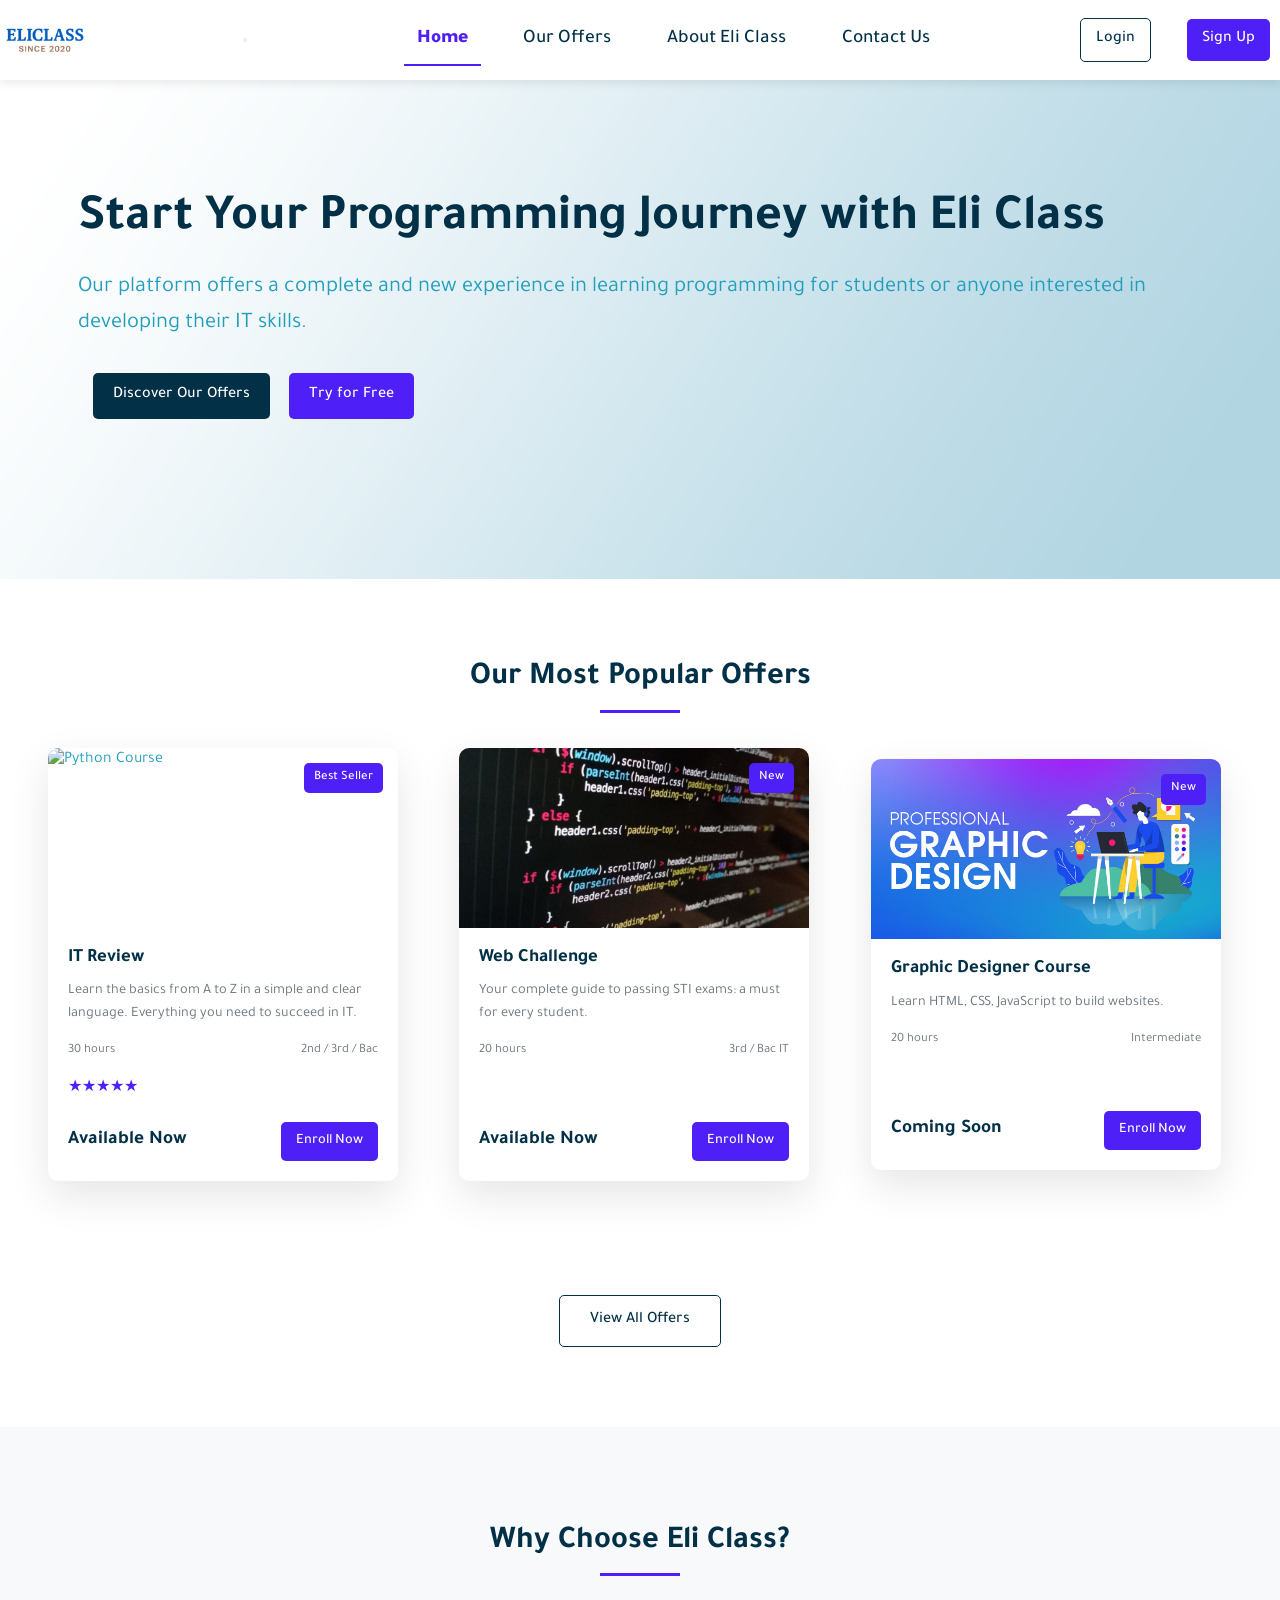
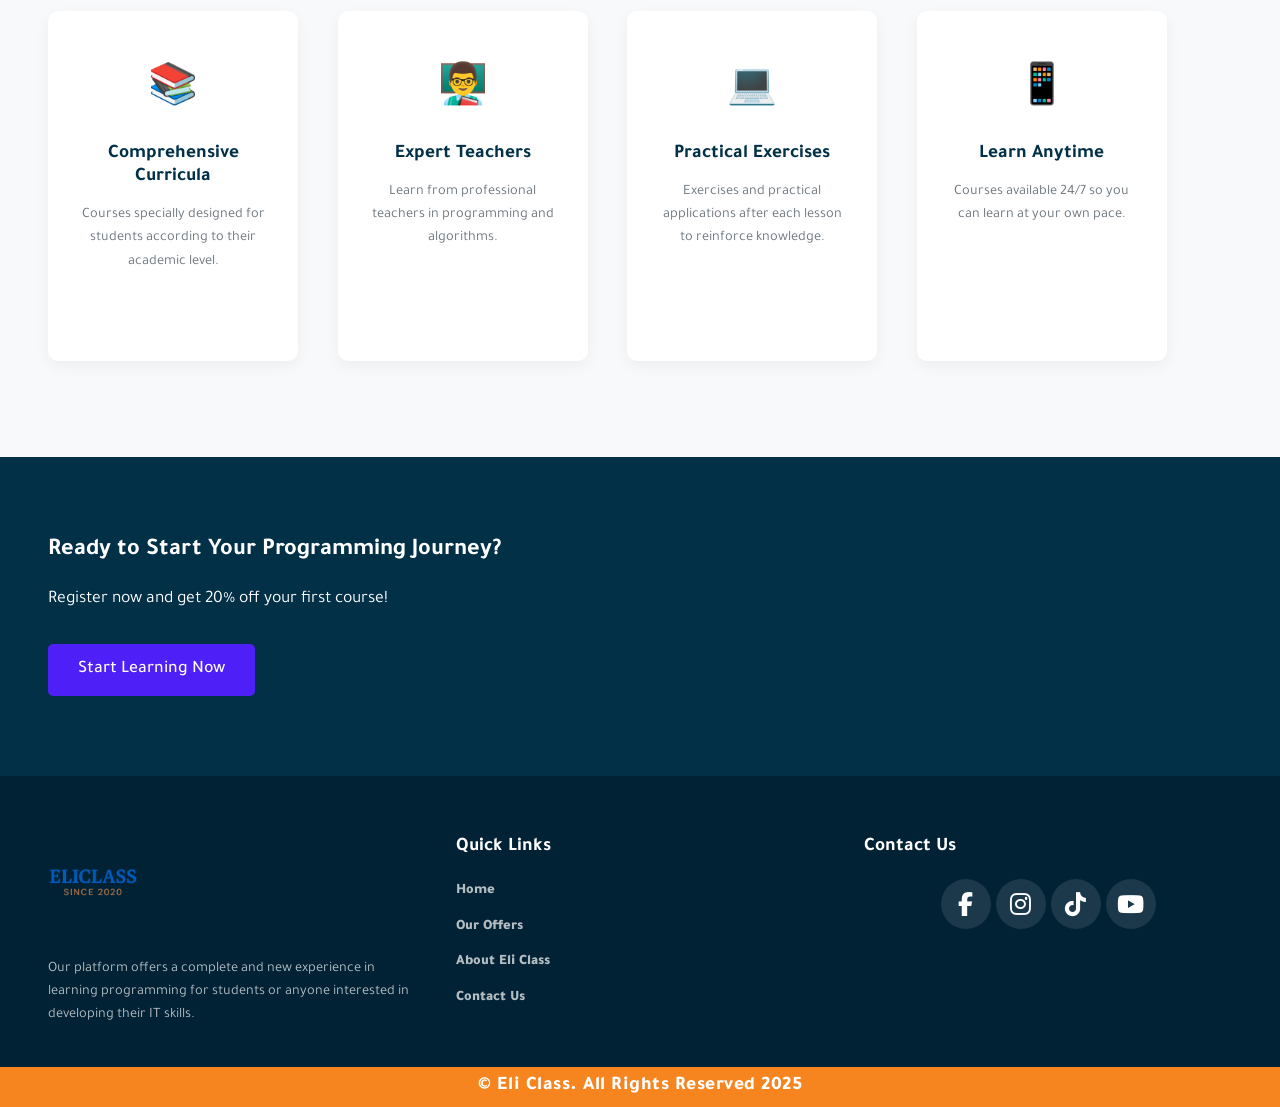
==== index.html @ 6ad64fd9 "Add files via upload" ====
<!DOCTYPE html>
<html lang="en" dir="ltr">
<head>
    <meta charset="UTF-8">
    <meta name="viewport" content="width=device-width, initial-scale=1.0">
    <meta name="googlebot-news" content="notranslate">
    <meta name="description" content="Eli Class: A specialized IT training platform offering online courses. Master programming, Python, Excel, and more with our instructors.">
    <title>Eli Class</title>
    <link rel="icon" href="source/eliclass.png" type="image/x-icon">
    <link rel="stylesheet" href="style.css">
    <link rel="stylesheet" href="https://cdnjs.cloudflare.com/ajax/libs/font-awesome/6.4.0/css/all.min.css">
    <link rel="preconnect" href="https://fonts.googleapis.com">
    <link rel="preconnect" href="https://fonts.gstatic.com" crossorigin>
    <link href="https://fonts.googleapis.com/css2?family=Tajawal:wght@400;500;700&display=swap" rel="stylesheet">
</head>

<body>
    <header>
        <div class="container">
            <div class="logo">
                <a href="Accueil.html" target="Principal"><img href="index.html" src="source/eliclass.png" alt="Eli Class" width="80"></a>
            </div>
            <button class="mobile-menu-btn" aria-label="Toggle menu">
                <span class="menu-icon"></span>
                <span class="menu-icon"></span>
                <span class="menu-icon"></span>
            </button>
            <nav>
                <ul>
                    <li><a href="Accueil.html" target="Principal" class="active">Home</a></li>
                    <li><a href="courses.html" target="Principal">Our Offers</a></li>
                    <li><a href="#" target="Principal">About Eli Class</a></li>
                    <li><a href="#" target="Principal">Contact Us</a></li>
                </ul>
            </nav>
            <div class="auth-buttons">
                <a href="pages/auth/login.html" class="btn login-btn">Login</a>
                <a href="pages/auth/register.html" class="btn register-btn">Sign Up</a>
            </div>
        </div>
    </header>
    <section>
        <iframe src="Accueil.html" name="Principal" title="Main Area"></iframe>
    </section>

    <!-- CTA Section -->
    <section class="cta">
        <div class="container">
            <h2>Ready to Start Your Programming Journey?</h2>
            <p>Register now and get 20% off your first course!</p>
            <a href="register.html" class="btn cta-btn">Start Learning Now</a>
        </div>
    </section>

    <!-- Footer -->
    <footer>
        <div class="container">
            <div class="footer-grid">
                <div class="footer-about">
                    <h3><img src="source/eliclass.png" alt="Eli Class" width="80"></h3>
                    <p>Our platform offers a complete and new experience in learning programming for students or anyone interested in developing their IT skills.</p>
                </div>
                <div class="footer-links">
                    <h3>Quick Links</h3>
                    <ul>
                        <li><a href="index.html">Home</a></li>
                        <li><a href="courses.html">Our Offers</a></li>
                        <li><a href="#">About Eli Class</a></li>
                        <li><a href="register.html">Contact Us</a></li>
                    </ul>
                </div>
                <div class="footer-contact">
                    <h3>Contact Us</h3>
                    <div class="social-links">
                        <a href="https://www.facebook.com/profile.php?id=61572584305078"><i class="fa-brands fa-facebook-f"></i></a>
                        <a href="https://www.instagram.com/synta.academy/"><i class="fab fa-instagram"></i></a>
                        <a href="https://www.tiktok.com/@synta.academy"><i class="fa-brands fa-tiktok"></i></a>
                        <a href="#"><i class="fab fa-youtube"></i></a>
                    </div>
                </div>
            </div>
        </div>
        <div class="footer-bottom">
            <p>&copy; Eli Class. All Rights Reserved 2025</p>
        </div>
    </footer>

    <script src="main.js"></script>
    <script>
        function resizeIframe() {
            const iframe = document.querySelector('iframe[name="Principal"]');
            if (iframe && iframe.contentWindow) {
                try {
                    // Get the height of the content inside the iframe
                    const height = iframe.contentWindow.document.body.scrollHeight;
                    iframe.style.height = height + 'px'; // Apply new height
                } catch (e) {
                    console.error("Cannot access iframe content (cross-origin restriction)");
                }
            }
        }

        // Resize on initial load
        window.addEventListener('load', resizeIframe);

        // Resize when navigation occurs (for links targeting the iframe)
        const links = document.querySelectorAll('a[target="Principal"]');
        links.forEach(link => {
            link.addEventListener('click', () => setTimeout(resizeIframe, 500));
        });

        // Optional: Resize on iframe content changes (if same domain)
        const iframe = document.querySelector('iframe[name="Principal"]');
        if (iframe) {
            iframe.addEventListener('load', resizeIframe);
        }
    </script>
</body>
</html>
---- style.css ----
/* ====== Global Styles ====== */
:root {
    --primary-color: #013047;
    --text-color: #219EBC;
    --secondary-color: #4e1ff6;
    --light-bg: #f8f9fa;
    --dark-text: #333;
    --light-text: #fff;
    --gray-text: #6c757d;
}

* {
    margin: 0;
    padding: 0;
    box-sizing: border-box;
}

html {
    scroll-behavior: smooth;
}
section {
    display: block; /* Makes the section a block element (default for <section>) */
    overflow: hidden; /* Hides any overflow (removes scrollbars) */
    width: 100%; /* Ensures full width */
}

iframe {
    width: 100%; /* Full width of its container */
    height: 100vh; /* Full viewport height (adjust as needed) */
    border: none; /* Removes default iframe border */
    display: block; /* Ensures iframe is a block element */
    overflow: hidden; /* Hides scrollbars inside iframe */
    margin-top: 30px;
}
body {
    font-family: 'Tajawal', sans-serif;
    color: var(--text-color);
    background-color: #fff;
    line-height: 1.6;
}

body.menu-open {
    overflow: hidden;
    position: fixed;
    width: 100%;
}

.container {
    width: 100%;
    max-width: 1500px;
    margin: 0 auto;
    padding: 0 3rem;
}
/*logo synta */

.logo {
    font-size: medium;
    margin-top: 10px;
    margin-left: 5px; /* Adds 10px space from left screen border */
    margin-right: 30px; /* Adds 10px space from right side (if needed) */
}
.logo img {
    width: 80px; /* Reduced from 80px */
    height: auto; /* Maintain aspect ratio */
    transition: all 0.3s ease; /* Smooth resizing on hover if needed */
}


/* ====== Typography ====== */
h1, h2, h3, h4, h5, h6 {
    color: var(--primary-color);
    line-height: 1.2;
}

a {
    text-decoration: none;
    color: inherit;
    font-weight: 1000;
}

ul {
    list-style: none;
}

.section-title {
    text-align: center;
    margin-bottom: 50px;
    font-size: 2rem;
    position: relative;
}

.section-title::after {
    content: '';
    position: absolute;
    bottom: -15px;
    left: 50%;
    transform: translateX(-50%);
    width: 80px;
    height: 3px;
    background-color: var(--secondary-color);
}

/* ====== Buttons ====== */
.btn {
    display: inline-block;
    padding: 10px 20px;
    border-radius: 5px;
    font-weight: 500;
    transition: all 0.3s ease;
    text-align: center;
}

.primary-btn {
    background-color: var(--primary-color);
    color: var(--light-text);
}

.primary-btn:hover {
    background-color: #012235;
    transform: translateY(-2px);
}

.secondary-btn {
    background-color: var(--secondary-color);
    color: var(--light-text);
}

.secondary-btn:hover {
    background-color: #e6740e;
    transform: translateY(-2px);
}

.login-btn {
    border: 1px solid var(--primary-color);
    color: var(--primary-color);
    background-color: transparent;
}

.login-btn:hover {
    background-color: var(--primary-color);
    color: var(--light-text);
}

.register-btn {
    background-color: var(--secondary-color);
    color: var(--light-text);
}

.register-btn:hover {
    background-color: #e6740e;
}

/* ====== Header & Navigation ====== */
header {
    background-color: var(--light-text);
    box-shadow: 0 2px 10px rgba(0, 0, 0, 0.1);
    position: fixed;
    width: 100%;
    top: 0;
    z-index: 1000;
}

header .container {
    display: flex;
    justify-content: space-between;
    align-items: center;
    padding: 15px 0;
    height: 80px;
}

.logo h1 {
    color: var(--primary-color);
    font-size: 1.5rem;
    font-weight: 700;
}

nav ul {
    display: flex;
    align-items: center;
}

nav ul li {
    margin-left: 30px;
}


nav ul li a {
    color: var(--primary-color);
    font-weight: 500;
    font-size: 1.2rem;
    padding: 0.75rem 0.8rem;
    transition: all 0.3s ease;
    position: relative;
}

nav ul li a:hover {
    color: var(--secondary-color);
}

nav ul li a.active {
    color: var(--secondary-color);
    font-weight: 1000;
}

nav ul li a.active::after {
    content: '';
    position: absolute;
    bottom: -5px;
    left: 0;
    width: 100%;
    height: 2px;
    background-color: var(--secondary-color);
}

.auth-buttons {
    display: flex;
    align-items: center;
    gap: 1rem;
}

.auth-buttons .btn {
    margin-left: 10px;
    margin-right: 10px;
    padding: 8px 15px;
}

/* ====== Main Content ====== */
main {
    padding-top: 80px;
}

/* ====== Hero Section ====== */
.hero {
    padding: 10rem 0;
    margin-top: 0;
    background: linear-gradient(135deg, rgba(1, 48, 71, 0.08) 0%, rgba(33, 158, 188, 0.04) 100%);
    background: url('source/back4.png') center/cover no-repeat;
}

.hero .container {
    display: flex;
    align-items: center;
    justify-content: space-between;
}

.hero-content {
    flex: 1;
    padding-left: 30px;
}

.hero-content h1 {
    font-size: 3.2rem;
    margin-bottom: 20px;
    color: var(--primary-color);
}

.hero-content p {
    font-size: 1.4rem;
    margin-bottom: 30px;
    color: var(--text-color);
}

.hero-buttons .btn {
    margin-left: 15px;
}

.hero-image {
    flex: 0;
}

.hero-image img {
    max-width: 100%;
}

/* ====== Courses Section ====== */
.courses {
    padding: 80px 0;
}

.courses-grid {
    display: grid;
    grid-template-columns: repeat(auto-fill, minmax(320px, 1fr));
    gap: 50px;
    align-items: center;
}

.course-card {
    background-color: var(--light-text);
    border-radius: 10px;
    overflow: hidden;
    margin-bottom: 4rem;
    box-shadow: 0 15px 40px rgba(0,0,0,0.1);
    transition: transform 0.3s, box-shadow 0.3s;
    position: relative;
    max-width: 350px;
}

.course-card:hover {
    transform: translateY(-10px);
    box-shadow: 0 15px 30px rgba(0, 0, 0, 0.1);
}

.course-badge {
    position: absolute;
    top: 15px;
    right: 15px;
    background-color: var(--secondary-color);
    color: var(--light-text);
    padding: 5px 10px;
    border-radius: 5px;
    font-size: 0.8rem;
    font-weight: 500;
    z-index: 1;
}

.course-image {
    height: 180px;
    overflow: hidden;
}

.course-image img {
    width: 100%;
    height: 100%;
    object-fit: cover;
    transition: transform 0.5s;
}

.course-card:hover .course-image img {
    transform: scale(1.1);
}

.course-content {
    padding: 20px;
}

.course-content h3 {
    margin-bottom: 10px;
    color: var(--primary-color);
}

.course-description {
    color: var(--gray-text);
    margin-bottom: 15px;
    font-size: 0.9rem;
}

.course-meta {
    display: flex;
    justify-content: space-between;
    margin-bottom: 15px;
    font-size: 0.8rem;
    color: var(--gray-text);
}

.course-rating {
    margin-bottom: 15px;
}

.stars {
    color: var(--secondary-color);
}

.rating-count {
    color: var(--gray-text);
    font-size: 0.8rem;
    margin-right: 5px;
}

.course-price {
    display: flex;
    justify-content: space-between;
    align-items: center;
    margin-top: 20px;
}

.price {
    font-weight: 700;
    color: var(--primary-color);
    font-size: 1.2rem;
}

.enroll-btn {
    background-color: var(--secondary-color);
    color: var(--light-text);
    padding: 8px 15px;
    font-size: 0.9rem;
}

.enroll-btn:hover {
    background-color: #e6740e;
}

.view-all {
    text-align: center;
    margin-top: 50px;
}

.view-all-btn {
    border: 1px solid var(--primary-color);
    color: var(--primary-color);
    background-color: transparent;
    padding: 12px 30px;
}

.view-all-btn:hover {
    background-color: var(--primary-color);
    color: var(--light-text);
}

/* ====== Features Section ====== */
.features {
    padding: 6rem 0;
    background-color: var(--light-bg);
}

.features-grid {
    display: grid;
    grid-template-columns: repeat(auto-fill, minmax(250px, 1fr));
    gap: 30px;
    padding-right: 3.5rem;
    padding-left: auto;
    
}

.feature-card {
    max-width: 250px;
    background-color: var(--light-text);
    padding: 3rem 2rem;
    min-height: 350px;
    border-radius: 10px;
    text-align: center;
    box-shadow: 0 5px 15px rgba(0, 0, 0, 0.05);
    transition: transform 0.3s;
}

.feature-card:hover {
    transform: translateY(-10px);
}

.feature-icon {
    font-size: 2.5rem;
    margin-bottom: 20px;
    color: var(--secondary-color);
}

.feature-card h3 {
    margin-bottom: 15px;
    font-size: 1.2rem;
}

.feature-card p {
    color: var(--gray-text);
    font-size: 0.9rem;
}

/* ====== Testimonials Section ====== */
.testimonials {
    padding: 80px 0;
}

.testimonials-grid {
    display: grid;
    grid-template-columns: repeat(auto-fill, minmax(350px, 1fr));
    gap: 30px;
}

.testimonial-card {
    background-color: var(--light-text);
    padding: 30px;
    border-radius: 10px;
    box-shadow: 0 5px 15px rgba(0, 0, 0, 0.05);
}

.testimonial-content p {
    font-style: italic;
    color: var(--dark-text);
    margin-bottom: 20px;
    position: relative;
}

.testimonial-content p::before {
    content: '"';
    font-size: 3rem;
    color: var(--secondary-color);
    position: absolute;
    top: -20px;
    right: -10px;
    opacity: 0.2;
}

.testimonial-author {
    display: flex;
    align-items: center;
}

.author-image {
    width: 50px;
    height: 50px;
    border-radius: 50%;
    background-color: #219EBC;
    margin-left: 15px;
}

.author-info h4 {
    color: var(--primary-color);
    margin-bottom: 5px;
}

.author-info p {
    color: var(--gray-text);
    font-size: 0.8rem;
}

/* ====== CTA Section ====== */
.cta {
    padding: 80px 0;
    background-color: var(--primary-color);
    color: var(--light-text);
    text-align: center;
}

.cta h2 {
    color: var(--light-text);
    margin-bottom: 20px;
}

.cta p {
    margin-bottom: 30px;
    font-size: 1.1rem;
}

.cta-btn {
    background-color: var(--secondary-color);
    color: var(--light-text);
    padding: 12px 30px;
    font-size: 1.1rem;
}

.cta-btn:hover {
    background-color: #e6740e;
    transform: translateY(-2px);
}

/* ====== Footer ====== */
footer {
    background-color: #012235;
    color: var(--light-text);
    padding: 60px 0 0;
}

.footer-grid {
    display: grid;
    grid-template-columns: repeat(auto-fit, minmax(250px, 1fr));
    gap: 40px;
    margin-bottom: 40px;
}

.footer-about h3 {
    color: var(--light-text);
    margin-bottom: 20px;
    font-size: 1.5rem;
}
.footer-about h3 img{
    width: auto;
    height: 90px;
}
.footer-about p {
    color: rgba(255, 255, 255, 0.7);
    font-size: 0.9rem;
}

.footer-links h3, .footer-contact h3 {
    color: var(--light-text);
    margin-bottom: 20px;
    font-size: 1.2rem;
}

.footer-links ul li {
    margin-bottom: 10px;
}

.footer-links ul li a {
    color: rgba(255, 255, 255, 0.7);
    transition: color 0.3s;
    font-size: 0.9rem;
}

.footer-links ul li a:hover {
    color: var(--secondary-color);
}

.footer-contact ul li {
    margin-bottom: 15px;
    color: rgba(255, 255, 255, 0.7);
    font-size: 0.9rem;
}

.footer-bottom {
    background-color: #F6851F;
    color: white;
    text-align: center;
    padding: 0.3rem 0;
    font-family: 'Tajawal', sans-serif;
    margin-top: 0.2rem;
    width: 100%;
}

.footer-bottom p {
    margin: 0;
    padding: 0 0.2rem;
    font-weight: 800;
    font-size: 1.2rem;
    letter-spacing: 0.5px;
}

.social-links {
    display: flex;
    gap: 5px;
    justify-content: center;
}

.social-links a {
    font-size: 1.5rem;
    display: flex;
    align-items: center;
    justify-content: center;
    width: 50px;
    height: 50px;
    border-radius: 100%;
    background-color: rgba(255, 255, 255, 0.1);
    color: white;
    transition: all 0.3s ease;
}

.social-links a:hover {
    background-color: var(--primary-color);
    transform: translateY(-3px);
}

/* ====== Mobile Responsiveness ====== */
@media (max-width: 1020px) {
    .container {
        padding: 0 1.5rem;
        width: 100%;
        overflow-x: hidden;
    }
    .logo {
        font-size: medium;
        margin-top: 10px;
        margin-left: 5px; /* Adds 10px space from left screen border */
    }
    header .container {
        padding: 0 1.5rem;
        height: 70px;
    }

    .logo h1 {
        font-size: 1.3rem;
    }

    /* Mobile Menu Button */
    .mobile-menu-btn {
        display: flex;
        flex-direction: column;
        justify-content: space-between;
        width: 30px;
        height: 24px;
        background: transparent;
        border: none;
        cursor: pointer;
        padding: 0;
        z-index: 1001;
    }
    .logo {
        font-size: medium;
        margin-top: 10px;
        margin-left: 5px; /* Adds 10px space from left screen border */
    }
    .menu-icon {
        display: block;
        width: 100%;
        height: 3px;
        background: var(--primary-color);
        transition: all 0.3s ease;
    }

    /* Navigation Menu */
    nav {
        position: fixed;
        top: 70px;
        left: 0;
        right: 0;
        bottom: 0;
        background: white;
        z-index: 1000;
        overflow-y: auto;
        transform: translateY(-100%);
        opacity: 0;
        transition: all 0.3s ease;
        box-shadow: 0 10px 30px rgba(0,0,0,0.1);
    }

    nav.active {
        transform: translateY(0);
        opacity: 1;
    }

    nav ul {
        flex-direction: column;
        padding: 2rem 1rem;
    }

    nav ul li {
        margin: 0;
        text-align: center;
        border-bottom: 1px solid rgba(1, 48, 71, 0.1);
    }

    nav ul li a {
        display: block;
        padding: 1.5rem 0;
        font-size: 1.3rem;
        font-weight: 600;
    }

    nav ul li a.active::after {
        bottom: 15px;
        left: 50%;
        transform: translateX(-50%);
        width: 50%;
    }


    .course-card {
        width: 100%;
        max-width: 320px; /* Set a max-width for better appearance */
        margin-bottom: 2rem;
    }


    /* Auth Buttons */
    .auth-buttons {
        position: fixed;
        bottom: 0;
        left: 0;
        right: 0;
        background: white;
        padding: 1.5rem;
        box-shadow: 0 -5px 20px rgba(0,0,0,0.1);
        z-index: 1001;
        display: none;
    }

    .auth-buttons.active {
        display: flex;
        justify-content: center;
        gap: 1rem;
    }

    .auth-buttons .btn {
        padding: 1rem;
        font-size: 1.1rem;
        flex: 1;
        max-width: 160px;
    }

    /* Hero Section Adjustments */
    .hero .container {
        flex-direction: column;
    }

    .hero-content {
        padding-left: 0;
        margin-bottom: 2rem;
        text-align: center;
    }

    .hero-buttons .btn {
        margin: 0 0.5rem 1rem;
    }

    /* Hamburger Animation */
    .mobile-menu-btn.open .menu-icon:nth-child(1) {
        transform: translateY(8px) rotate(45deg);
    }

    .mobile-menu-btn.open .menu-icon:nth-child(2) {
        opacity: 0;
    }

    .mobile-menu-btn.open .menu-icon:nth-child(3) {
        transform: translateY(-8px) rotate(-45deg);
    }


}
@media (max-width: 730px) {
    .courses-grid {
        display: flex;
        flex-direction: column;
        align-items: center; /* This centers the cards horizontally */
        padding: 0 1rem;
    }
}
/* Extra Small Devices (phones under 576px) */
@media (max-width: 595px) {
    header .container {
        height: 60px;
        padding: 0 1rem;
    }
    .logo img {
        width: 60px; /* Reduced from 80px */
        height: auto; /* Maintain aspect ratio */
        transition: all 0.3s ease; /* Smooth resizing on hover if needed */
    }

    .logo h1 {
        font-size: 1.2rem;
    }

    .mobile-menu-btn {
        width: 25px;
        height: 20px;
    }

    nav {
        top: 60px;
    }

    nav ul li a {
        padding: 1.5rem 0;
        font-size: 1.1rem;
    }

    .auth-buttons {
        padding: 1rem;
    }

    .auth-buttons .btn {
        font-size: 1rem;
        padding: 0.8rem;
    }

    main {
        padding-top: 60px;
    }

    .hero {
        padding: 6rem 0;
    }

    .hero-content h1 {
        font-size: 2.5rem;
    }

    .hero-content p {
        font-size: 1.1rem;
    }

    .footer-bottom p {
        font-size: 1.2rem;
    }
    .features-grid {
        display: flex;
        flex-direction: column;
        align-items: center; /* This centers the cards horizontally */
        padding: 0 1rem;
    }
}
body, .container, .footer-grid, .testimonials-grid {
    direction: ltr;
    text-align: left;
}
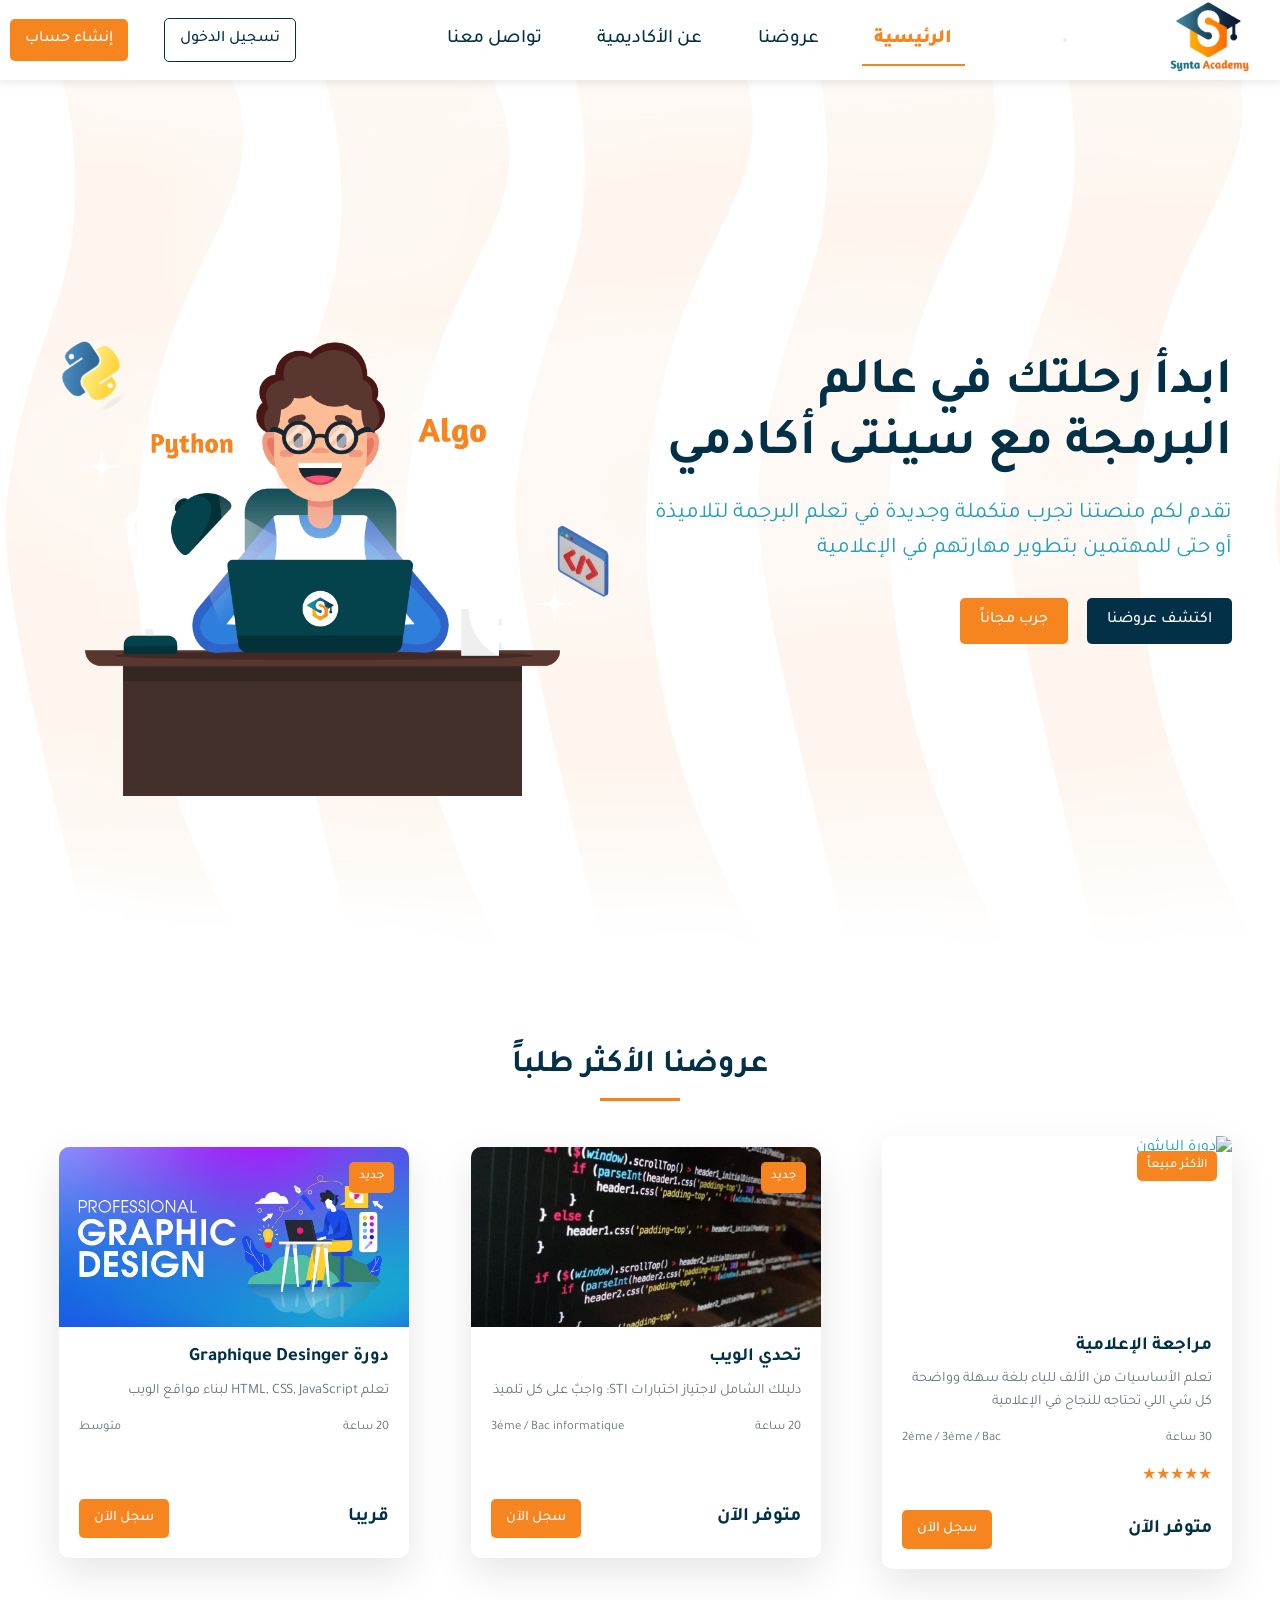
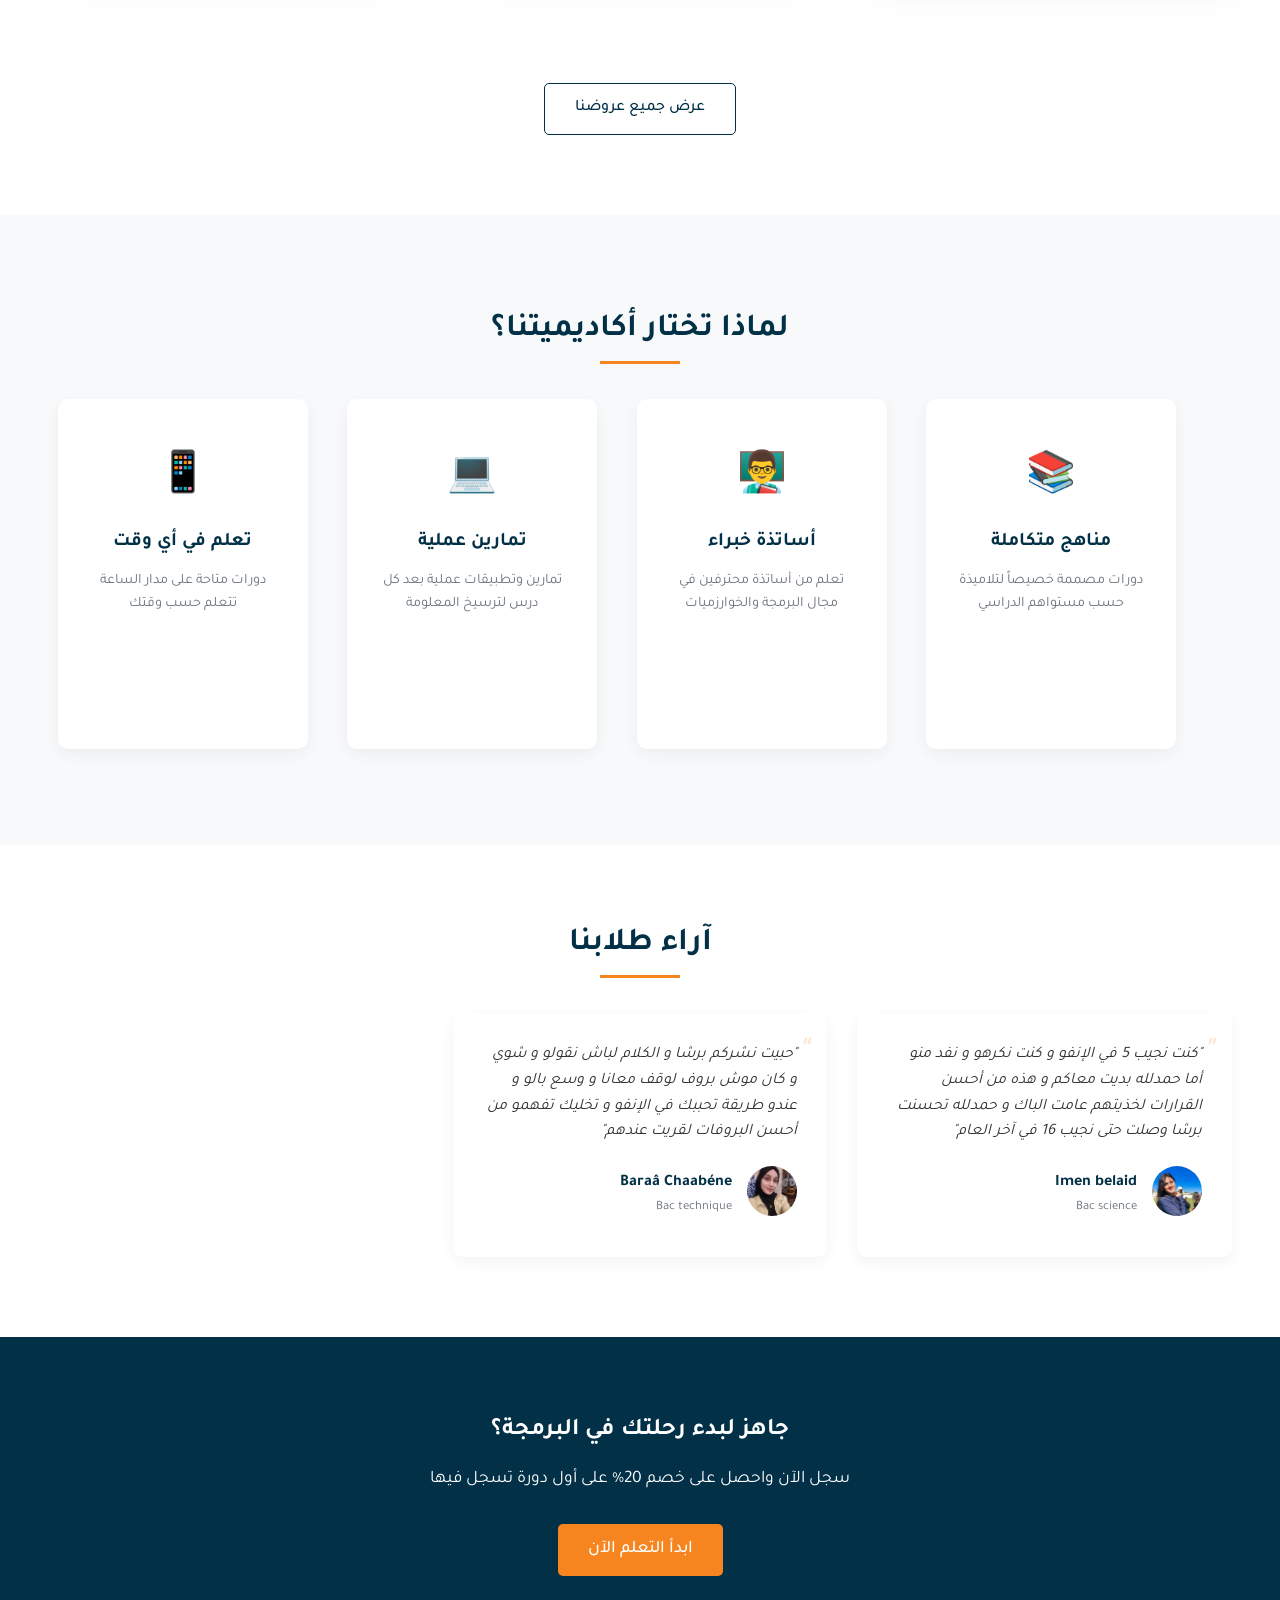
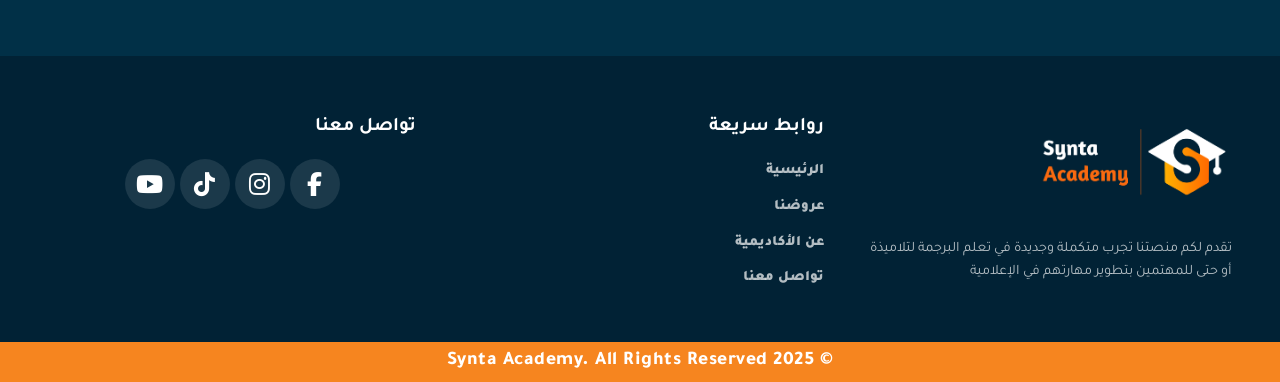
==== commit a13c4a05: "Add files via upload" ====
--- a/index.html
+++ b/index.html
@@ -1,12 +1,12 @@
 <!DOCTYPE html>
-<html lang="en" dir="ltr">
+<html lang="ar" dir="rtl">
 <head>
     <meta charset="UTF-8">
     <meta name="viewport" content="width=device-width, initial-scale=1.0">
     <meta name="googlebot-news" content="notranslate">
-    <meta name="description" content="Eli Class: A specialized IT training platform offering online courses. Master programming, Python, Excel, and more with our instructors.">
-    <title>Eli Class</title>
-    <link rel="icon" href="source/eliclass.png" type="image/x-icon">
+    <meta name="description" content="synta academy : plateforme de formation spécialisé en informatique offrant des cours en ligne . Maîtrisez la programmation, python, excel et plus avec nos profs">
+    <title>Synta Academy</title>
+    <link rel="icon" href="source/logoweb.png" type="image/x-icon">
     <link rel="stylesheet" href="style.css">
     <link rel="stylesheet" href="https://cdnjs.cloudflare.com/ajax/libs/font-awesome/6.4.0/css/all.min.css">
     <link rel="preconnect" href="https://fonts.googleapis.com">
@@ -15,10 +15,13 @@
 </head>
 
 <body>
+    
     <header>
+
         <div class="container">
             <div class="logo">
-                <a href="Accueil.html" target="Principal"><img href="index.html" src="source/eliclass.png" alt="Eli Class" width="80"></a>
+                <a href="Accueil.html" target="Principal" ><img href="index.html" src="source/logo.png" alt="synta academy" width="80"> </a>
+                
             </div>
             <button class="mobile-menu-btn" aria-label="Toggle menu">
                 <span class="menu-icon"></span>
@@ -26,67 +29,107 @@
                 <span class="menu-icon"></span>
             </button>
             <nav>
-                <ul>
-                    <li><a href="Accueil.html" target="Principal" class="active">Home</a></li>
-                    <li><a href="courses.html" target="Principal">Our Offers</a></li>
-                    <li><a href="#" target="Principal">About Eli Class</a></li>
-                    <li><a href="#" target="Principal">Contact Us</a></li>
-                </ul>
+                
+            <ul>
+                    <li><a href="Accueil.html" target="Principal" class="active">الرئيسية</a></li>
+                    <li><a href="courses.html"target="Principal" >عروضنا</a></li>
+                    <li><a href="#" target="Principal" >عن الأكاديمية</a></li>
+                    <li><a href="#" target="Principal">تواصل معنا</a></li>
+            </ul>
+                
             </nav>
+
             <div class="auth-buttons">
-                <a href="pages/auth/login.html" class="btn login-btn">Login</a>
-                <a href="pages/auth/register.html" class="btn register-btn">Sign Up</a>
+                <a href="pages/auth/login.html" class="btn login-btn">تسجيل الدخول</a>
+                <a href="pages/auth/register.html" class="btn register-btn">إنشاء حساب</a>
             </div>
+            
         </div>
     </header>
     <section>
-        <iframe src="Accueil.html" name="Principal" title="Main Area"></iframe>
+        <iframe src="Accueil.html" name="Principal" title="zone principale"></iframe>
+    </section>
+    <!-- Testimonials Section -->
+    <section class="testimonials">
+        <div class="container">
+            <h2 class="section-title">آراء طلابنا</h2>
+            <div class="testimonials-grid">
+                <div class="testimonial-card">
+                    <div class="testimonial-content">
+                        <p>"كنت نجيب 5 في الإنفو و كنت نكرهو و نفد منو أما حمدلله بديت معاكم و هذه من أحسن القرارات لخذيتهم عامت الباك و حمدلله تحسنت برشا وصلت حتى نجيب 16 في آخر العام"</p>
+                    </div>
+                    <div class="testimonial-author">
+                        <div ><img class="author-image" src="source/users/imen.jpg" /></div>
+                        <div class="author-info">
+                            <h4> Imen belaid </h4>
+                            <p> Bac science </p>
+                        </div>
+                    </div>
+                </div>
+                <div class="testimonial-card">
+                    <div class="testimonial-content">
+                        <p>"حبيت نشركم برشا و الكلام لباش نقولو و شوي و كان موش بروف لوقف معانا و وسع بالو و عندو طريقة تحببك في الإنفو و تخليك تفهمو من أحسن البروفات لقريت عندهم"</p>
+                    </div>
+                    <div class="testimonial-author">
+                        <div ><img class="author-image" src="source/users/baraa.jpg" /></div>
+                        <div class="author-info">
+                            <h4> Baraâ Chaabéne  </h4>
+                            <p> Bac technique </p>
+                        </div>
+                    </div>
+                </div>
+            </div>
+        </div>
     </section>
 
     <!-- CTA Section -->
     <section class="cta">
         <div class="container">
-            <h2>Ready to Start Your Programming Journey?</h2>
-            <p>Register now and get 20% off your first course!</p>
-            <a href="register.html" class="btn cta-btn">Start Learning Now</a>
+            <h2>جاهز لبدء رحلتك في البرمجة؟</h2>
+            <p>سجل الآن واحصل على خصم 20% على أول دورة تسجل فيها</p>
+            <a href="register.html" class="btn cta-btn">ابدأ التعلم الآن</a>
         </div>
     </section>
 
     <!-- Footer -->
     <footer>
+
         <div class="container">
             <div class="footer-grid">
                 <div class="footer-about">
-                    <h3><img src="source/eliclass.png" alt="Eli Class" width="80"></h3>
-                    <p>Our platform offers a complete and new experience in learning programming for students or anyone interested in developing their IT skills.</p>
+                    <h3><img src="source/whiteorangeweb.png" alt="أكاديمية العلوم البرمجية" width="80"></h3>
+                    <p>تقدم لكم منصتنا تجرب متكملة وجديدة في تعلم البرجمة لتلاميذة أو حتى للمهتمين بتطوير مهارتهم في الإعلامية</p>
                 </div>
                 <div class="footer-links">
-                    <h3>Quick Links</h3>
+                    <h3>روابط سريعة</h3>
                     <ul>
-                        <li><a href="index.html">Home</a></li>
-                        <li><a href="courses.html">Our Offers</a></li>
-                        <li><a href="#">About Eli Class</a></li>
-                        <li><a href="register.html">Contact Us</a></li>
+                        <li><a href="index.html">الرئيسية</a></li>
+                        <li><a href="courses.html">عروضنا</a></li>
+                        <li><a href="#">عن الأكاديمية</a></li>
+                        <li><a href="register.html">تواصل معنا</a></li>
                     </ul>
+ 
                 </div>
                 <div class="footer-contact">
-                    <h3>Contact Us</h3>
+                    <h3>تواصل معنا</h3>
                     <div class="social-links">
-                        <a href="https://www.facebook.com/profile.php?id=61572584305078"><i class="fa-brands fa-facebook-f"></i></a>
-                        <a href="https://www.instagram.com/synta.academy/"><i class="fab fa-instagram"></i></a>
-                        <a href="https://www.tiktok.com/@synta.academy"><i class="fa-brands fa-tiktok"></i></a>
-                        <a href="#"><i class="fab fa-youtube"></i></a>
+                            <a href="https://www.facebook.com/profile.php?id=61572584305078"><i class="fa-brands fa-facebook-f"></i></i></a>
+                            <a href="https://www.instagram.com/synta.academy/"><i class="fab fa-instagram"></i></a>
+                            <a href="https://www.tiktok.com/@synta.academy"><i class="fa-brands fa-tiktok"></i></a>
+                            <a href="#"><i class="fab fa-youtube"></i></a>
                     </div>
+            
                 </div>
             </div>
         </div>
         <div class="footer-bottom">
-            <p>&copy; Eli Class. All Rights Reserved 2025</p>
+            <p>&copy; Synta Academy. All Rights Reserved 2025 </p>
+            </div>
         </div>
     </footer>
 
     <script src="main.js"></script>
-    <script>
+        <script>
         function resizeIframe() {
             const iframe = document.querySelector('iframe[name="Principal"]');
             if (iframe && iframe.contentWindow) {
@@ -99,16 +142,16 @@
                 }
             }
         }
-
+    
         // Resize on initial load
         window.addEventListener('load', resizeIframe);
-
+    
         // Resize when navigation occurs (for links targeting the iframe)
         const links = document.querySelectorAll('a[target="Principal"]');
         links.forEach(link => {
             link.addEventListener('click', () => setTimeout(resizeIframe, 500));
         });
-
+    
         // Optional: Resize on iframe content changes (if same domain)
         const iframe = document.querySelector('iframe[name="Principal"]');
         if (iframe) {
--- a/style.css
+++ b/style.css
@@ -2,7 +2,7 @@
 :root {
     --primary-color: #013047;
     --text-color: #219EBC;
-    --secondary-color: #4e1ff6;
+    --secondary-color: #F6851F;
     --light-bg: #f8f9fa;
     --dark-text: #333;
     --light-text: #fff;
@@ -265,11 +265,11 @@
 }
 
 .hero-image {
-    flex: 0;
+    flex: 1;
 }
 
 .hero-image img {
-    max-width: 100%;
+    max-width: 105%;
 }
 
 /* ====== Courses Section ====== */
@@ -867,7 +867,3 @@
         padding: 0 1rem;
     }
 }
-body, .container, .footer-grid, .testimonials-grid {
-    direction: ltr;
-    text-align: left;
-}
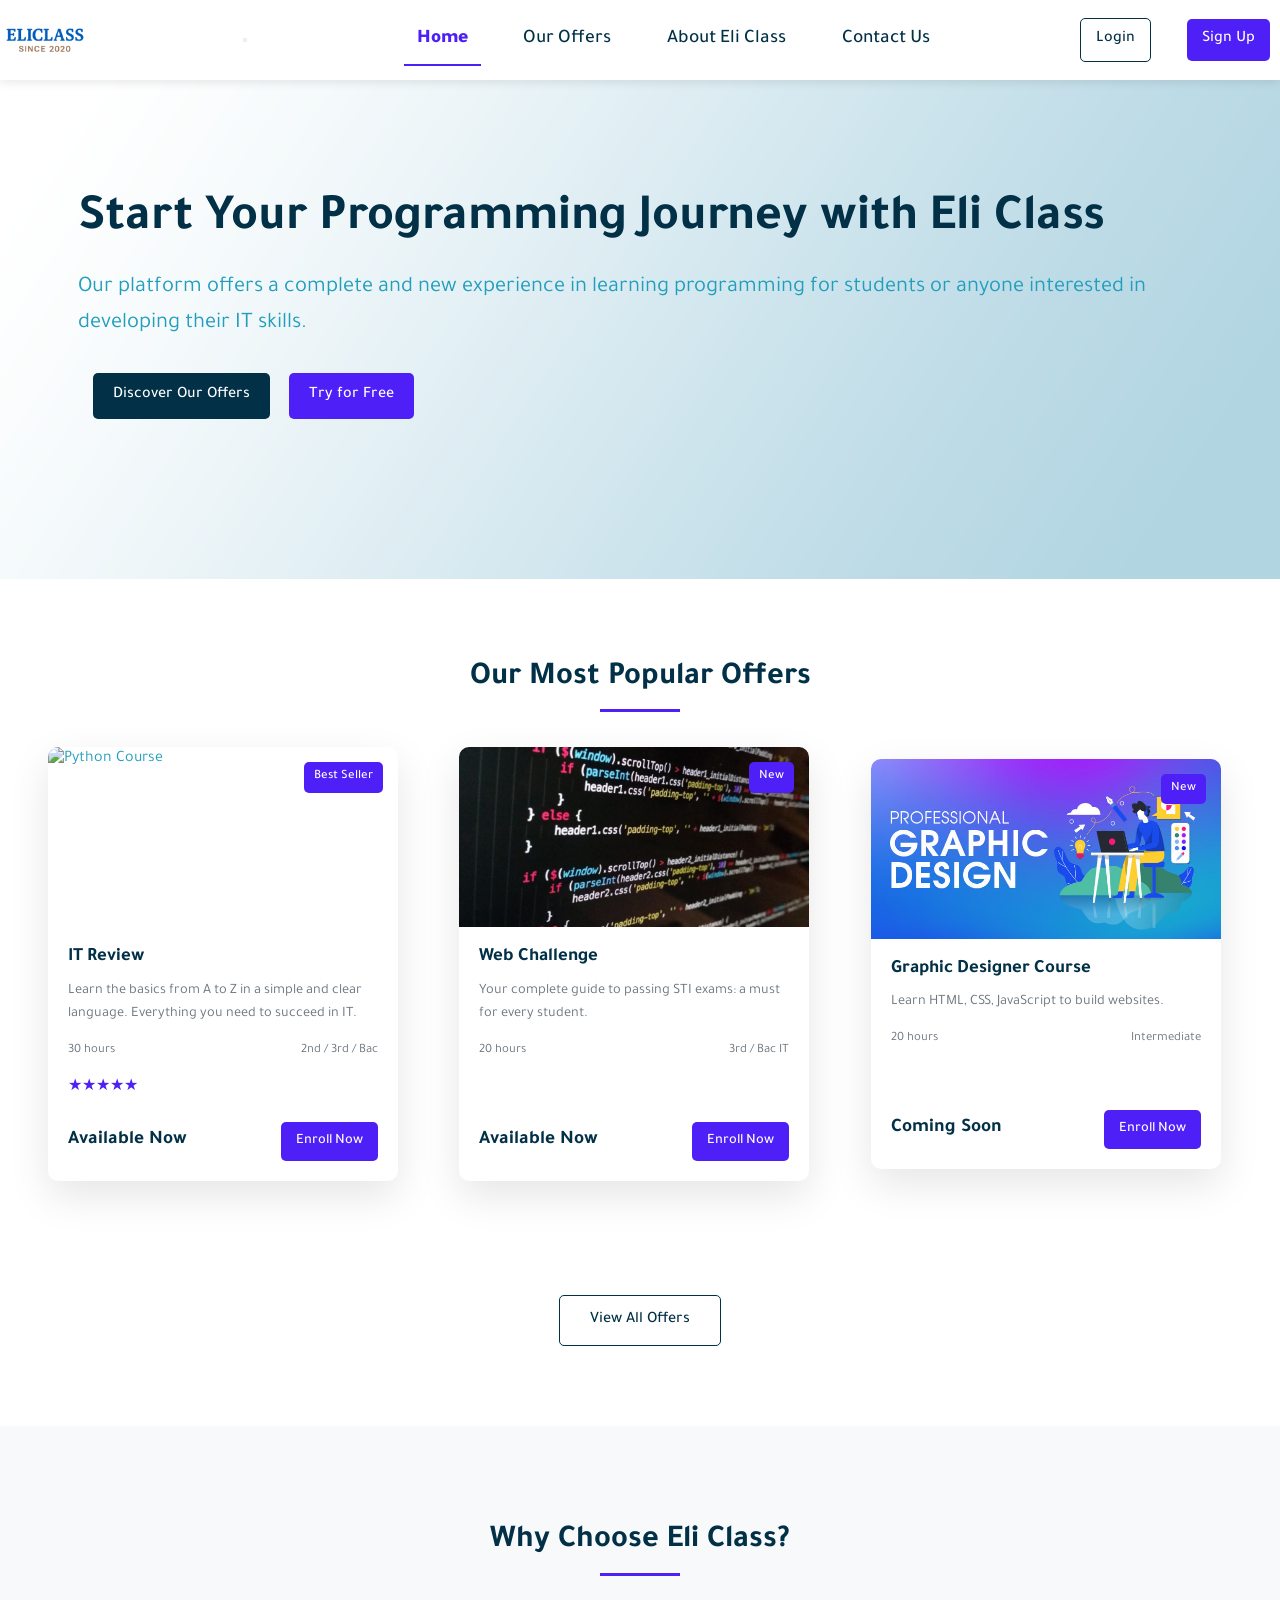
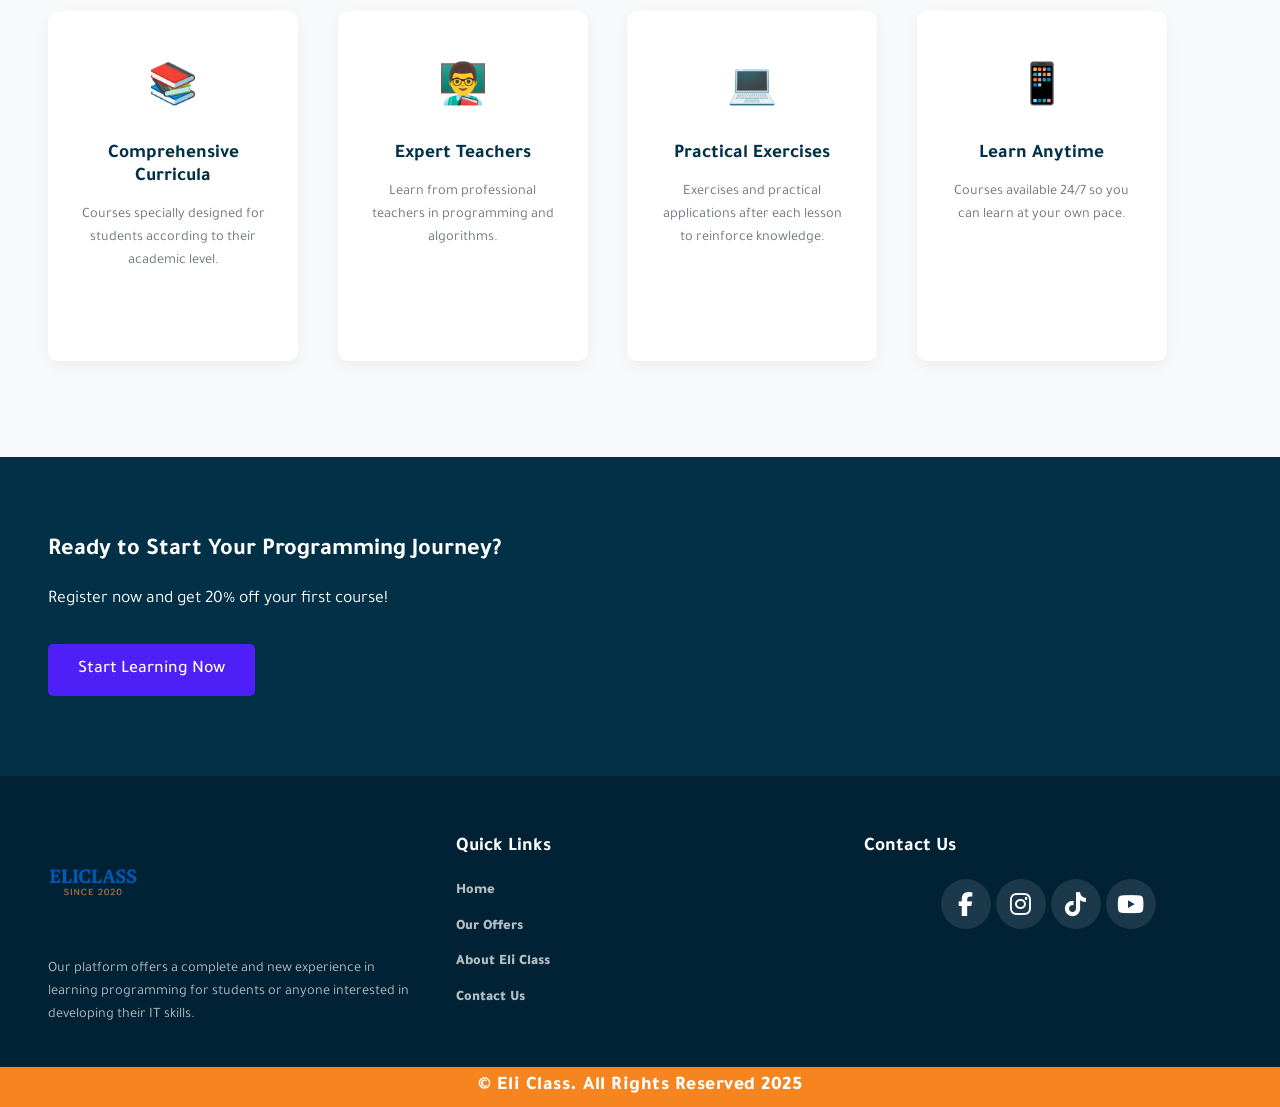
==== commit 4bff1c2c: "Add files via upload" ====
--- a/index.html
+++ b/index.html
@@ -1,12 +1,12 @@
 <!DOCTYPE html>
-<html lang="ar" dir="rtl">
+<html lang="en" dir="ltr">
 <head>
     <meta charset="UTF-8">
     <meta name="viewport" content="width=device-width, initial-scale=1.0">
     <meta name="googlebot-news" content="notranslate">
-    <meta name="description" content="synta academy : plateforme de formation spécialisé en informatique offrant des cours en ligne . Maîtrisez la programmation, python, excel et plus avec nos profs">
-    <title>Synta Academy</title>
-    <link rel="icon" href="source/logoweb.png" type="image/x-icon">
+    <meta name="description" content="Eli Class: A specialized IT training platform offering online courses. Master programming, Python, Excel, and more with our instructors.">
+    <title>Eli Class</title>
+    <link rel="icon" href="source/eliclass.png" type="image/x-icon">
     <link rel="stylesheet" href="style.css">
     <link rel="stylesheet" href="https://cdnjs.cloudflare.com/ajax/libs/font-awesome/6.4.0/css/all.min.css">
     <link rel="preconnect" href="https://fonts.googleapis.com">
@@ -15,13 +15,10 @@
 </head>
 
 <body>
-    
     <header>
-
         <div class="container">
             <div class="logo">
-                <a href="Accueil.html" target="Principal" ><img href="index.html" src="source/logo.png" alt="synta academy" width="80"> </a>
-                
+                <a href="Accueil.html" target="Principal"><img href="index.html" src="source/eliclass.png" alt="Eli Class" width="80"></a>
             </div>
             <button class="mobile-menu-btn" aria-label="Toggle menu">
                 <span class="menu-icon"></span>
@@ -29,107 +26,67 @@
                 <span class="menu-icon"></span>
             </button>
             <nav>
-                
-            <ul>
-                    <li><a href="Accueil.html" target="Principal" class="active">الرئيسية</a></li>
-                    <li><a href="courses.html"target="Principal" >عروضنا</a></li>
-                    <li><a href="#" target="Principal" >عن الأكاديمية</a></li>
-                    <li><a href="#" target="Principal">تواصل معنا</a></li>
-            </ul>
-                
+                <ul>
+                    <li><a href="Accueil.html" target="Principal" class="active">Home</a></li>
+                    <li><a href="courses.html" target="Principal">Our Offers</a></li>
+                    <li><a href="about.html" target="Principal">About Eli Class</a></li>
+                    <li><a href="contact.html" target="Principal">Contact Us</a></li>
+                </ul>
             </nav>
-
             <div class="auth-buttons">
-                <a href="pages/auth/login.html" class="btn login-btn">تسجيل الدخول</a>
-                <a href="pages/auth/register.html" class="btn register-btn">إنشاء حساب</a>
+                <a href="pages/auth/login.html" class="btn login-btn">Login</a>
+                <a href="pages/auth/register.html" class="btn register-btn">Sign Up</a>
             </div>
-            
         </div>
     </header>
     <section>
-        <iframe src="Accueil.html" name="Principal" title="zone principale"></iframe>
-    </section>
-    <!-- Testimonials Section -->
-    <section class="testimonials">
-        <div class="container">
-            <h2 class="section-title">آراء طلابنا</h2>
-            <div class="testimonials-grid">
-                <div class="testimonial-card">
-                    <div class="testimonial-content">
-                        <p>"كنت نجيب 5 في الإنفو و كنت نكرهو و نفد منو أما حمدلله بديت معاكم و هذه من أحسن القرارات لخذيتهم عامت الباك و حمدلله تحسنت برشا وصلت حتى نجيب 16 في آخر العام"</p>
-                    </div>
-                    <div class="testimonial-author">
-                        <div ><img class="author-image" src="source/users/imen.jpg" /></div>
-                        <div class="author-info">
-                            <h4> Imen belaid </h4>
-                            <p> Bac science </p>
-                        </div>
-                    </div>
-                </div>
-                <div class="testimonial-card">
-                    <div class="testimonial-content">
-                        <p>"حبيت نشركم برشا و الكلام لباش نقولو و شوي و كان موش بروف لوقف معانا و وسع بالو و عندو طريقة تحببك في الإنفو و تخليك تفهمو من أحسن البروفات لقريت عندهم"</p>
-                    </div>
-                    <div class="testimonial-author">
-                        <div ><img class="author-image" src="source/users/baraa.jpg" /></div>
-                        <div class="author-info">
-                            <h4> Baraâ Chaabéne  </h4>
-                            <p> Bac technique </p>
-                        </div>
-                    </div>
-                </div>
-            </div>
-        </div>
+        <iframe src="Accueil.html" name="Principal" title="Main Area"></iframe>
     </section>
 
     <!-- CTA Section -->
     <section class="cta">
         <div class="container">
-            <h2>جاهز لبدء رحلتك في البرمجة؟</h2>
-            <p>سجل الآن واحصل على خصم 20% على أول دورة تسجل فيها</p>
-            <a href="register.html" class="btn cta-btn">ابدأ التعلم الآن</a>
+            <h2>Ready to Start Your Programming Journey?</h2>
+            <p>Register now and get 20% off your first course!</p>
+            <a href="register.html" class="btn cta-btn">Start Learning Now</a>
         </div>
     </section>
 
     <!-- Footer -->
     <footer>
-
         <div class="container">
             <div class="footer-grid">
                 <div class="footer-about">
-                    <h3><img src="source/whiteorangeweb.png" alt="أكاديمية العلوم البرمجية" width="80"></h3>
-                    <p>تقدم لكم منصتنا تجرب متكملة وجديدة في تعلم البرجمة لتلاميذة أو حتى للمهتمين بتطوير مهارتهم في الإعلامية</p>
+                    <h3><img src="source/eliclass.png" alt="Eli Class" width="80"></h3>
+                    <p>Our platform offers a complete and new experience in learning programming for students or anyone interested in developing their IT skills.</p>
                 </div>
                 <div class="footer-links">
-                    <h3>روابط سريعة</h3>
+                    <h3>Quick Links</h3>
                     <ul>
-                        <li><a href="index.html">الرئيسية</a></li>
-                        <li><a href="courses.html">عروضنا</a></li>
-                        <li><a href="#">عن الأكاديمية</a></li>
-                        <li><a href="register.html">تواصل معنا</a></li>
+                        <li><a href="index.html">Home</a></li>
+                        <li><a href="courses.html">Our Offers</a></li>
+                        <li><a href="about.html">About Eli Class</a></li>
+                        <li><a href="contact.html">Contact Us</a></li>
                     </ul>
- 
                 </div>
                 <div class="footer-contact">
-                    <h3>تواصل معنا</h3>
+                    <h3>Contact Us</h3>
                     <div class="social-links">
-                            <a href="https://www.facebook.com/profile.php?id=61572584305078"><i class="fa-brands fa-facebook-f"></i></i></a>
-                            <a href="https://www.instagram.com/synta.academy/"><i class="fab fa-instagram"></i></a>
-                            <a href="https://www.tiktok.com/@synta.academy"><i class="fa-brands fa-tiktok"></i></a>
-                            <a href="#"><i class="fab fa-youtube"></i></a>
+                        <a href="https://www.facebook.com/profile.php?id=61572584305078"><i class="fa-brands fa-facebook-f"></i></a>
+                        <a href="https://www.instagram.com/synta.academy/"><i class="fab fa-instagram"></i></a>
+                        <a href="https://www.tiktok.com/@synta.academy"><i class="fa-brands fa-tiktok"></i></a>
+                        <a href="#"><i class="fab fa-youtube"></i></a>
                     </div>
-            
                 </div>
             </div>
         </div>
         <div class="footer-bottom">
-            <p>&copy; Synta Academy. All Rights Reserved 2025 </p>
-            </div>
+            <p>&copy; Eli Class. All Rights Reserved 2025</p>
         </div>
     </footer>
 
     <script src="main.js"></script>
-        <script>
+    <script>
         function resizeIframe() {
             const iframe = document.querySelector('iframe[name="Principal"]');
             if (iframe && iframe.contentWindow) {
@@ -142,16 +99,16 @@
                 }
             }
         }
-    
+
         // Resize on initial load
         window.addEventListener('load', resizeIframe);
-    
+
         // Resize when navigation occurs (for links targeting the iframe)
         const links = document.querySelectorAll('a[target="Principal"]');
         links.forEach(link => {
             link.addEventListener('click', () => setTimeout(resizeIframe, 500));
         });
-    
+
         // Optional: Resize on iframe content changes (if same domain)
         const iframe = document.querySelector('iframe[name="Principal"]');
         if (iframe) {
--- a/style.css
+++ b/style.css
@@ -2,7 +2,7 @@
 :root {
     --primary-color: #013047;
     --text-color: #219EBC;
-    --secondary-color: #F6851F;
+    --secondary-color: #4e1ff6;
     --light-bg: #f8f9fa;
     --dark-text: #333;
     --light-text: #fff;
@@ -265,11 +265,11 @@
 }
 
 .hero-image {
-    flex: 1;
+    flex: 0;
 }
 
 .hero-image img {
-    max-width: 105%;
+    max-width: 100%;
 }
 
 /* ====== Courses Section ====== */
@@ -867,3 +867,7 @@
         padding: 0 1rem;
     }
 }
+body, .container, .footer-grid, .testimonials-grid {
+    direction: ltr;
+    text-align: left;
+}
